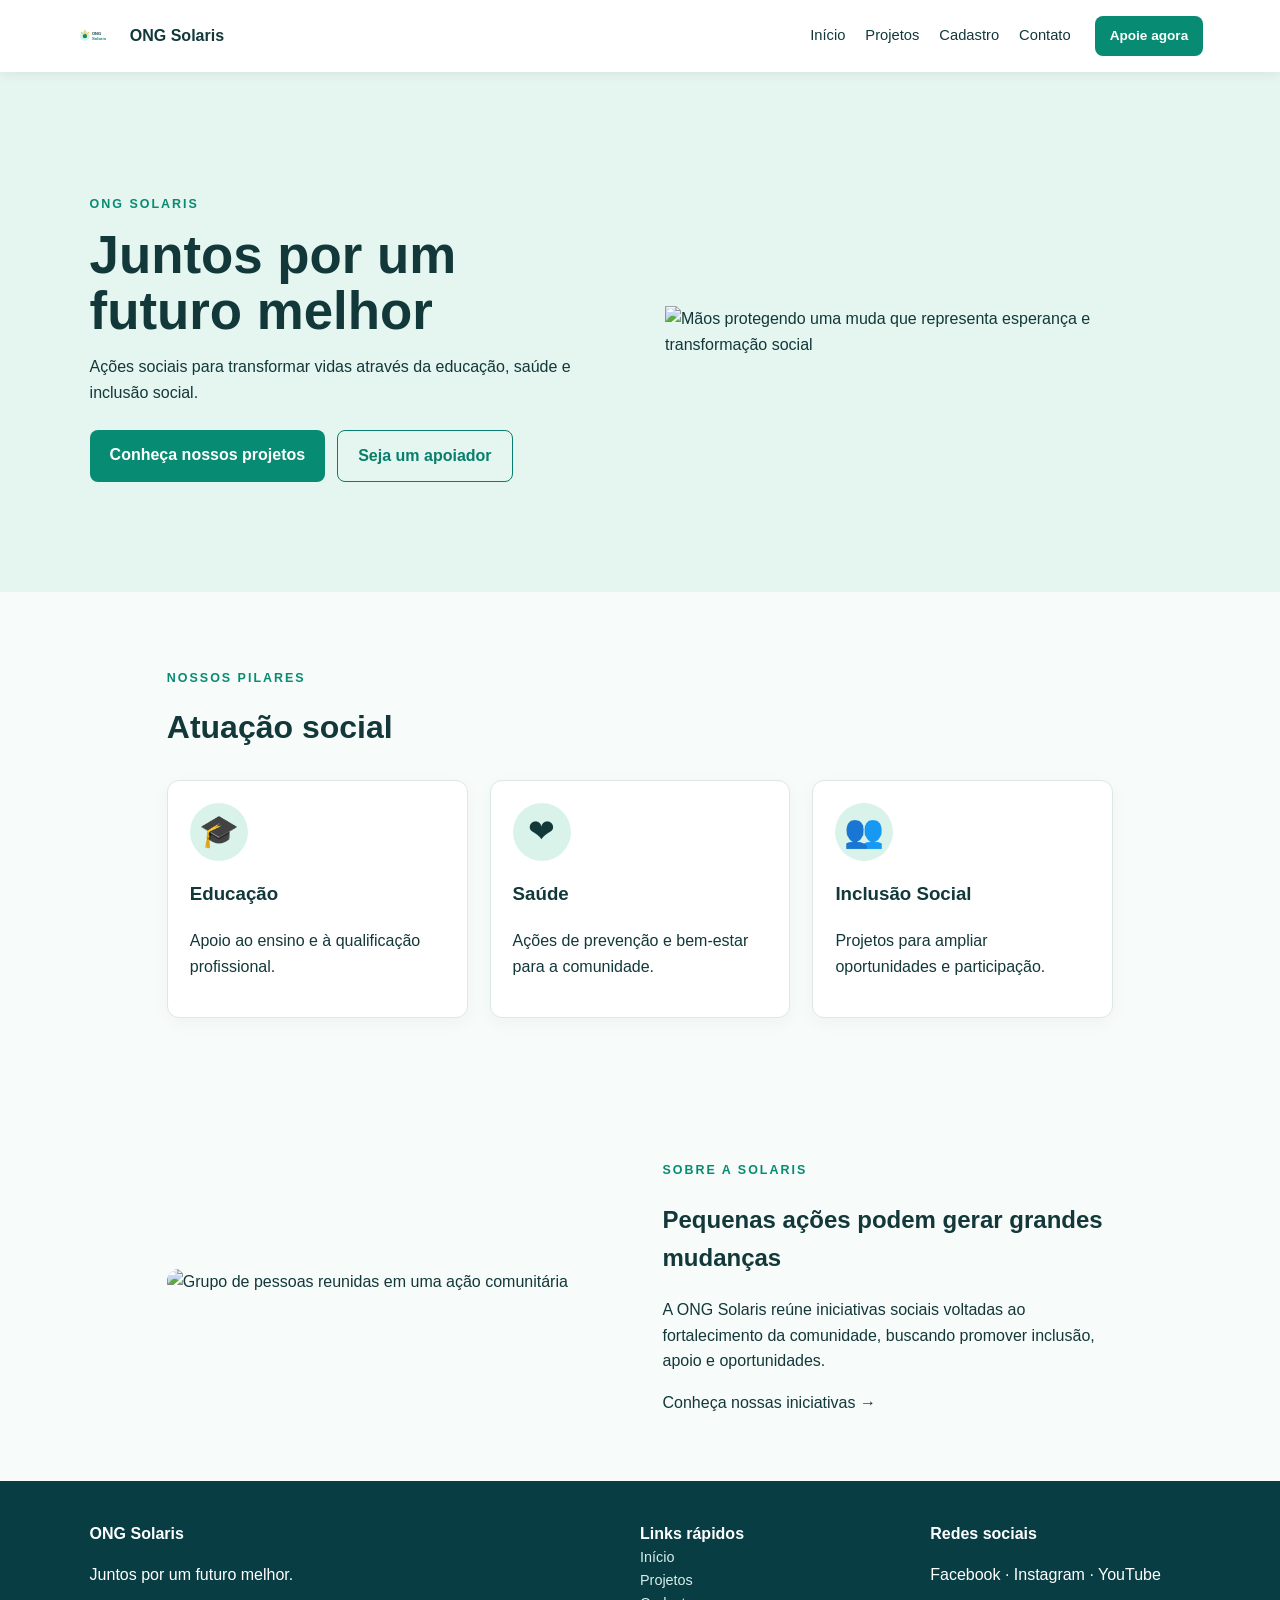
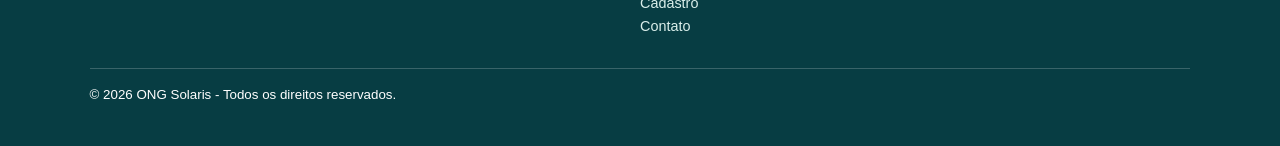
==== index.html @ d2652f48 "Add files via upload" ====
<!DOCTYPE html>
<html lang="pt-BR">
<head>
  <meta charset="UTF-8">
  <meta name="viewport" content="width=device-width, initial-scale=1.0">
  <meta name="description" content="ONG Solaris - ações sociais, voluntariado e doações.">
  <title>ONG Solaris | Início</title>
  <link rel="stylesheet" href="assets/css/style.css">
</head>
<body>
<header class="site-header">
  <a class="brand" href="index.html"><img src="assets/logo.svg" alt="Logo da ONG Solaris"><span>ONG Solaris</span></a>
  <nav aria-label="Navegação principal">
    <a href="index.html">Início</a><a href="projetos.html">Projetos</a><a href="cadastro.html">Cadastro</a><a href="contato.html">Contato</a>
  </nav>
  <a class="button small" href="cadastro.html">Apoie agora</a>
</header>
<main>
  <section class="hero">
    <div><p class="eyebrow">ONG Solaris</p><h1>Juntos por um futuro melhor</h1>
    <p>Ações sociais para transformar vidas através da educação, saúde e inclusão social.</p>
    <div class="actions"><a class="button" href="projetos.html">Conheça nossos projetos</a><a class="button outline" href="cadastro.html">Seja um apoiador</a></div></div>
    <img src="assets/hero.svg" alt="Mãos protegendo uma muda que representa esperança e transformação social">
  </section>
  <section class="section"><p class="eyebrow">Nossos pilares</p><h2>Atuação social</h2>
    <div class="cards">
      <article><div class="icon">🎓</div><h3>Educação</h3><p>Apoio ao ensino e à qualificação profissional.</p></article>
      <article><div class="icon">❤</div><h3>Saúde</h3><p>Ações de prevenção e bem-estar para a comunidade.</p></article>
      <article><div class="icon">👥</div><h3>Inclusão Social</h3><p>Projetos para ampliar oportunidades e participação.</p></article>
    </div>
  </section>
  <section class="split section"><img src="assets/sobre.svg" alt="Grupo de pessoas reunidas em uma ação comunitária"><div><p class="eyebrow">Sobre a Solaris</p><h2>Pequenas ações podem gerar grandes mudanças</h2><p>A ONG Solaris reúne iniciativas sociais voltadas ao fortalecimento da comunidade, buscando promover inclusão, apoio e oportunidades.</p><a class="text-link" href="projetos.html">Conheça nossas iniciativas →</a></div></section>
</main>
<footer><div><strong>ONG Solaris</strong><p>Juntos por um futuro melhor.</p></div><div><strong>Links rápidos</strong><a href="index.html">Início</a><a href="projetos.html">Projetos</a><a href="cadastro.html">Cadastro</a><a href="contato.html">Contato</a></div><div><strong>Redes sociais</strong><p>Facebook · Instagram · YouTube</p></div><small>© 2026 ONG Solaris - Todos os direitos reservados.</small></footer>
</body>
</html>
---- assets/css/style.css ----
*{box-sizing:border-box}body{margin:0;font-family:Arial,sans-serif;color:#12383a;background:#f7fbf9;line-height:1.6}a{color:inherit;text-decoration:none}.site-header{display:flex;align-items:center;gap:24px;padding:14px 6%;background:#fff;position:sticky;top:0;z-index:2;box-shadow:0 2px 12px #0001}.brand{display:flex;align-items:center;gap:9px;font-weight:700;margin-right:auto}.brand img{width:44px;height:44px}.site-header nav{display:flex;gap:20px;font-size:.92rem}.site-header nav a:hover,.text-link:hover{color:#087f6c}.button{display:inline-block;background:#078b72;color:#fff;border:0;border-radius:8px;padding:12px 20px;font-weight:700;cursor:pointer}.button.small{padding:9px 15px;font-size:.85rem}.button.outline{background:transparent;color:#087f6c;border:1px solid #087f6c}.hero{min-height:520px;padding:70px 7%;display:grid;grid-template-columns:1fr 1fr;gap:50px;align-items:center;background:#e5f5ef}.hero h1{font-size:3.3rem;line-height:1.05;margin:10px 0}.hero>img{width:100%;max-height:390px}.actions{display:flex;gap:12px;margin-top:25px}.eyebrow{text-transform:uppercase;letter-spacing:2px;font-size:.78rem;font-weight:700;color:#078b72}.section{max-width:1100px;margin:auto;padding:65px 6%}.section>h2{font-size:2rem;margin-top:0}.cards{display:grid;grid-template-columns:repeat(3,1fr);gap:22px}.cards article{background:#fff;border:1px solid #dbe9e4;border-radius:12px;padding:22px;box-shadow:0 5px 18px #0000000a}.cards img{width:100%;height:140px;object-fit:cover;border-radius:8px}.icon{font-size:2rem;background:#d9f3eb;width:58px;height:58px;border-radius:50%;display:grid;place-items:center}.split,.contact{display:grid;grid-template-columns:1fr 1fr;gap:45px;align-items:center}.split img,.contact img{width:100%;border-radius:12px}.page-hero{padding:70px 7%;background:#e5f5ef}.page-hero h1{font-size:2.8rem;margin:5px 0}.donation{display:grid;grid-template-columns:1.4fr 1fr;gap:30px;align-items:center;background:#e5f5ef;border-radius:12px;margin-bottom:25px}.donation img{width:100%;border-radius:10px}.form-wrap{max-width:850px;margin:0 auto;padding:50px 6%}.form-wrap form{background:#fff;padding:30px;border-radius:12px;box-shadow:0 5px 25px #0001}fieldset{border:1px solid #cfe1dc;border-radius:10px;margin-bottom:22px;padding:22px}legend{font-weight:700;padding:0 8px;color:#087f6c}label{display:block;font-weight:700;font-size:.9rem;margin:12px 0 5px}input,textarea{width:100%;padding:11px;border:1px solid #bfd2cc;border-radius:6px;font:inherit}.grid2{display:grid;grid-template-columns:1fr 1fr;gap:15px}.grid3{display:grid;grid-template-columns:1fr 1fr 1fr;gap:15px}.choice{display:flex;gap:25px}.choice label,.check{font-weight:400}.choice input,.check input{width:auto;margin-right:7px}footer{background:#073d43;color:#fff;padding:40px 7%;display:grid;grid-template-columns:2fr 1fr 1fr;gap:30px}footer a{display:block;color:#d9eeea;font-size:.9rem}footer small{grid-column:1/-1;border-top:1px solid #ffffff33;padding-top:15px}@media(max-width:800px){.site-header{flex-wrap:wrap}.site-header nav{order:3;width:100%;justify-content:center;flex-wrap:wrap}.hero,.split,.contact,.donation{grid-template-columns:1fr}.hero h1{font-size:2.5rem}.cards{grid-template-columns:1fr}.grid2,.grid3{grid-template-columns:1fr}footer{grid-template-columns:1fr}.site-header .button.small{display:none}}
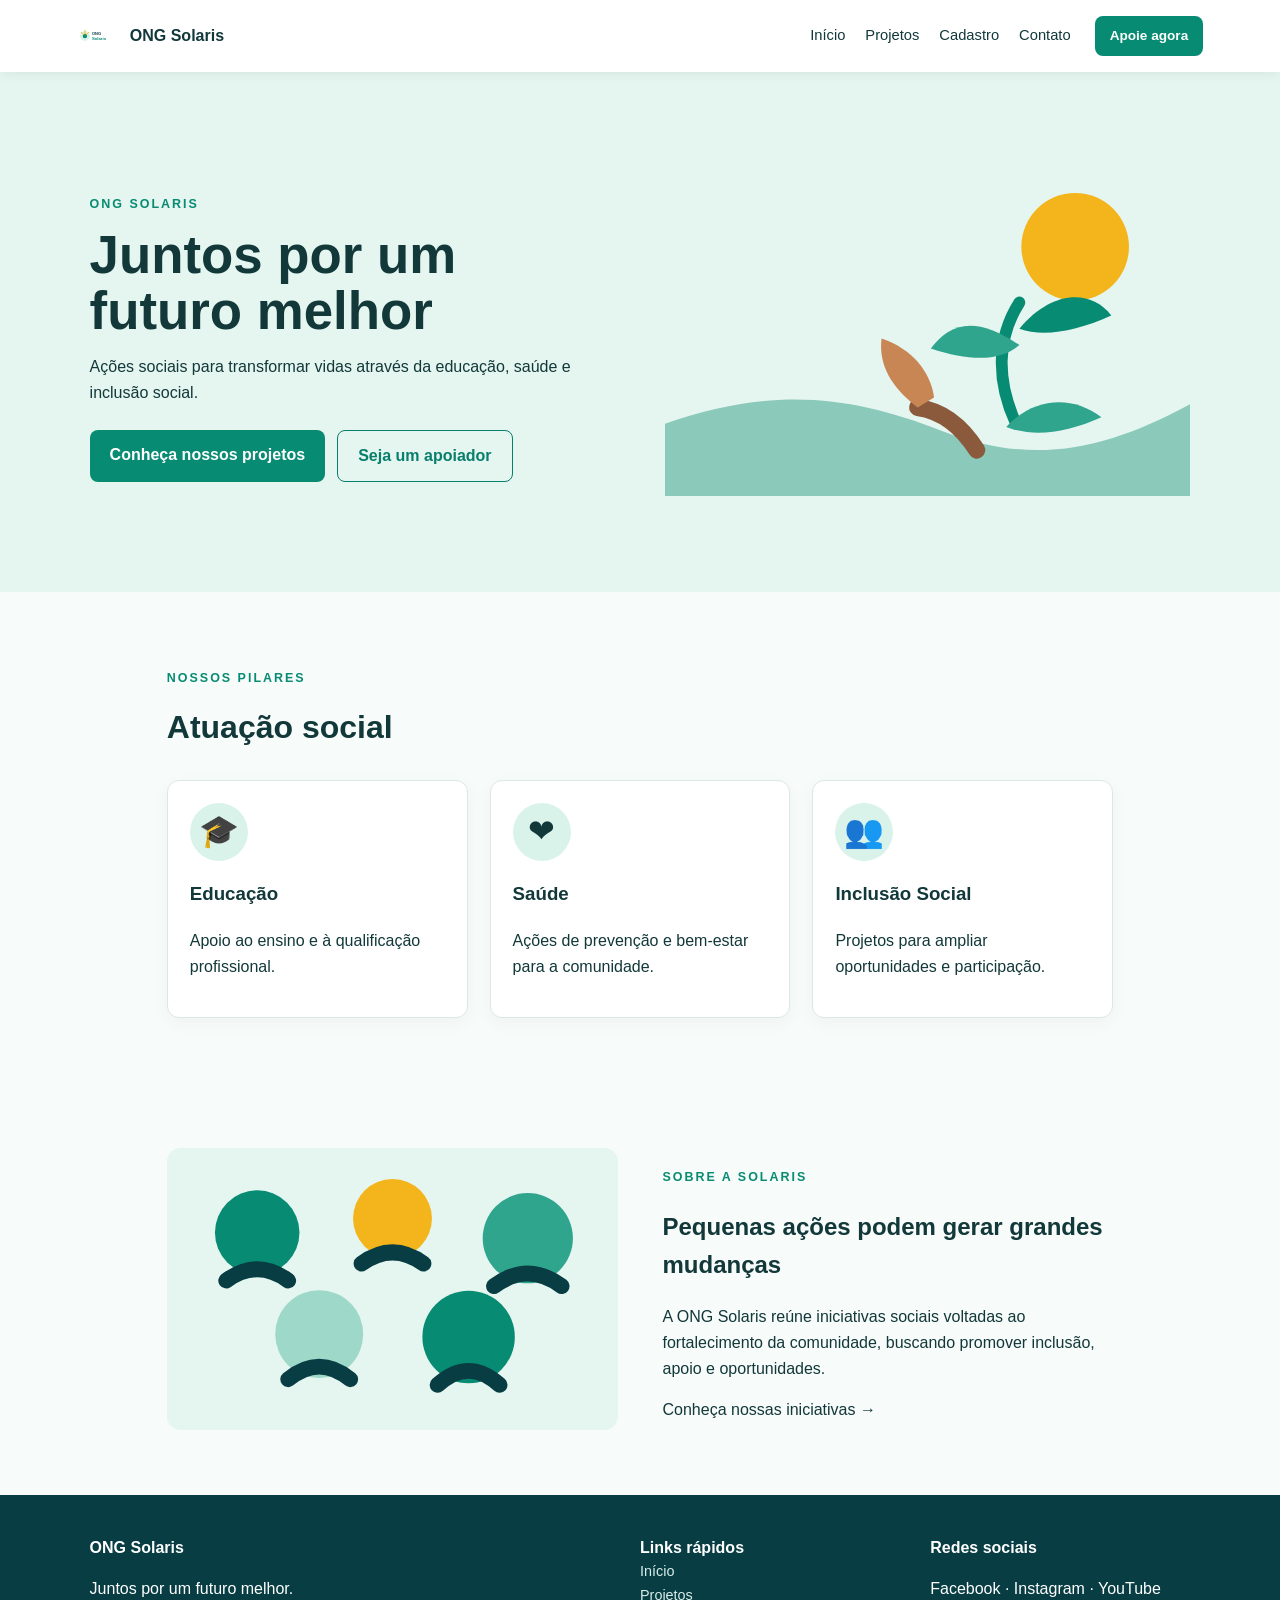
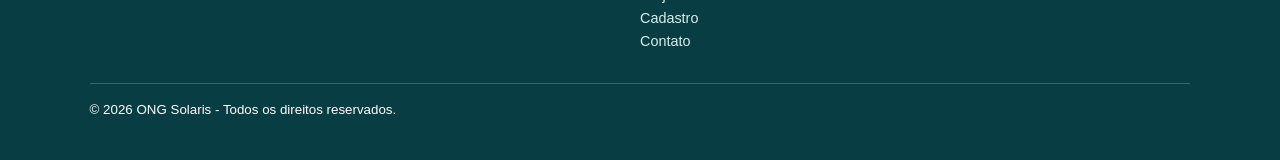
==== commit eeb436f5: "index.html" ====
--- a/index.html
+++ b/index.html
@@ -9,7 +9,7 @@
 </head>
 <body>
 <header class="site-header">
-  <a class="brand" href="index.html"><img src="assets/logo.svg" alt="Logo da ONG Solaris"><span>ONG Solaris</span></a>
+  <a class="brand" href="index.html"><img src="assets/logo.svg" alt=""><span>ONG Solaris</span></a>
   <nav aria-label="Navegação principal">
     <a href="index.html">Início</a><a href="projetos.html">Projetos</a><a href="cadastro.html">Cadastro</a><a href="contato.html">Contato</a>
   </nav>
@@ -20,7 +20,7 @@
     <div><p class="eyebrow">ONG Solaris</p><h1>Juntos por um futuro melhor</h1>
     <p>Ações sociais para transformar vidas através da educação, saúde e inclusão social.</p>
     <div class="actions"><a class="button" href="projetos.html">Conheça nossos projetos</a><a class="button outline" href="cadastro.html">Seja um apoiador</a></div></div>
-    <img src="assets/hero.svg" alt="Mãos protegendo uma muda que representa esperança e transformação social">
+    <img src="assets/hero.svg" alt="Ilustração de uma planta crescendo">
   </section>
   <section class="section"><p class="eyebrow">Nossos pilares</p><h2>Atuação social</h2>
     <div class="cards">
@@ -29,8 +29,8 @@
       <article><div class="icon">👥</div><h3>Inclusão Social</h3><p>Projetos para ampliar oportunidades e participação.</p></article>
     </div>
   </section>
-  <section class="split section"><img src="assets/sobre.svg" alt="Grupo de pessoas reunidas em uma ação comunitária"><div><p class="eyebrow">Sobre a Solaris</p><h2>Pequenas ações podem gerar grandes mudanças</h2><p>A ONG Solaris reúne iniciativas sociais voltadas ao fortalecimento da comunidade, buscando promover inclusão, apoio e oportunidades.</p><a class="text-link" href="projetos.html">Conheça nossas iniciativas →</a></div></section>
+  <section class="split section"><img src="assets/sobre.svg" alt="Ícone de um grupo de pessoas reunidas"><div><p class="eyebrow">Sobre a Solaris</p><h2>Pequenas ações podem gerar grandes mudanças</h2><p>A ONG Solaris reúne iniciativas sociais voltadas ao fortalecimento da comunidade, buscando promover inclusão, apoio e oportunidades.</p><a class="text-link" href="projetos.html">Conheça nossas iniciativas →</a></div></section>
 </main>
 <footer><div><strong>ONG Solaris</strong><p>Juntos por um futuro melhor.</p></div><div><strong>Links rápidos</strong><a href="index.html">Início</a><a href="projetos.html">Projetos</a><a href="cadastro.html">Cadastro</a><a href="contato.html">Contato</a></div><div><strong>Redes sociais</strong><p>Facebook · Instagram · YouTube</p></div><small>© 2026 ONG Solaris - Todos os direitos reservados.</small></footer>
 </body>
-</html>+</html>
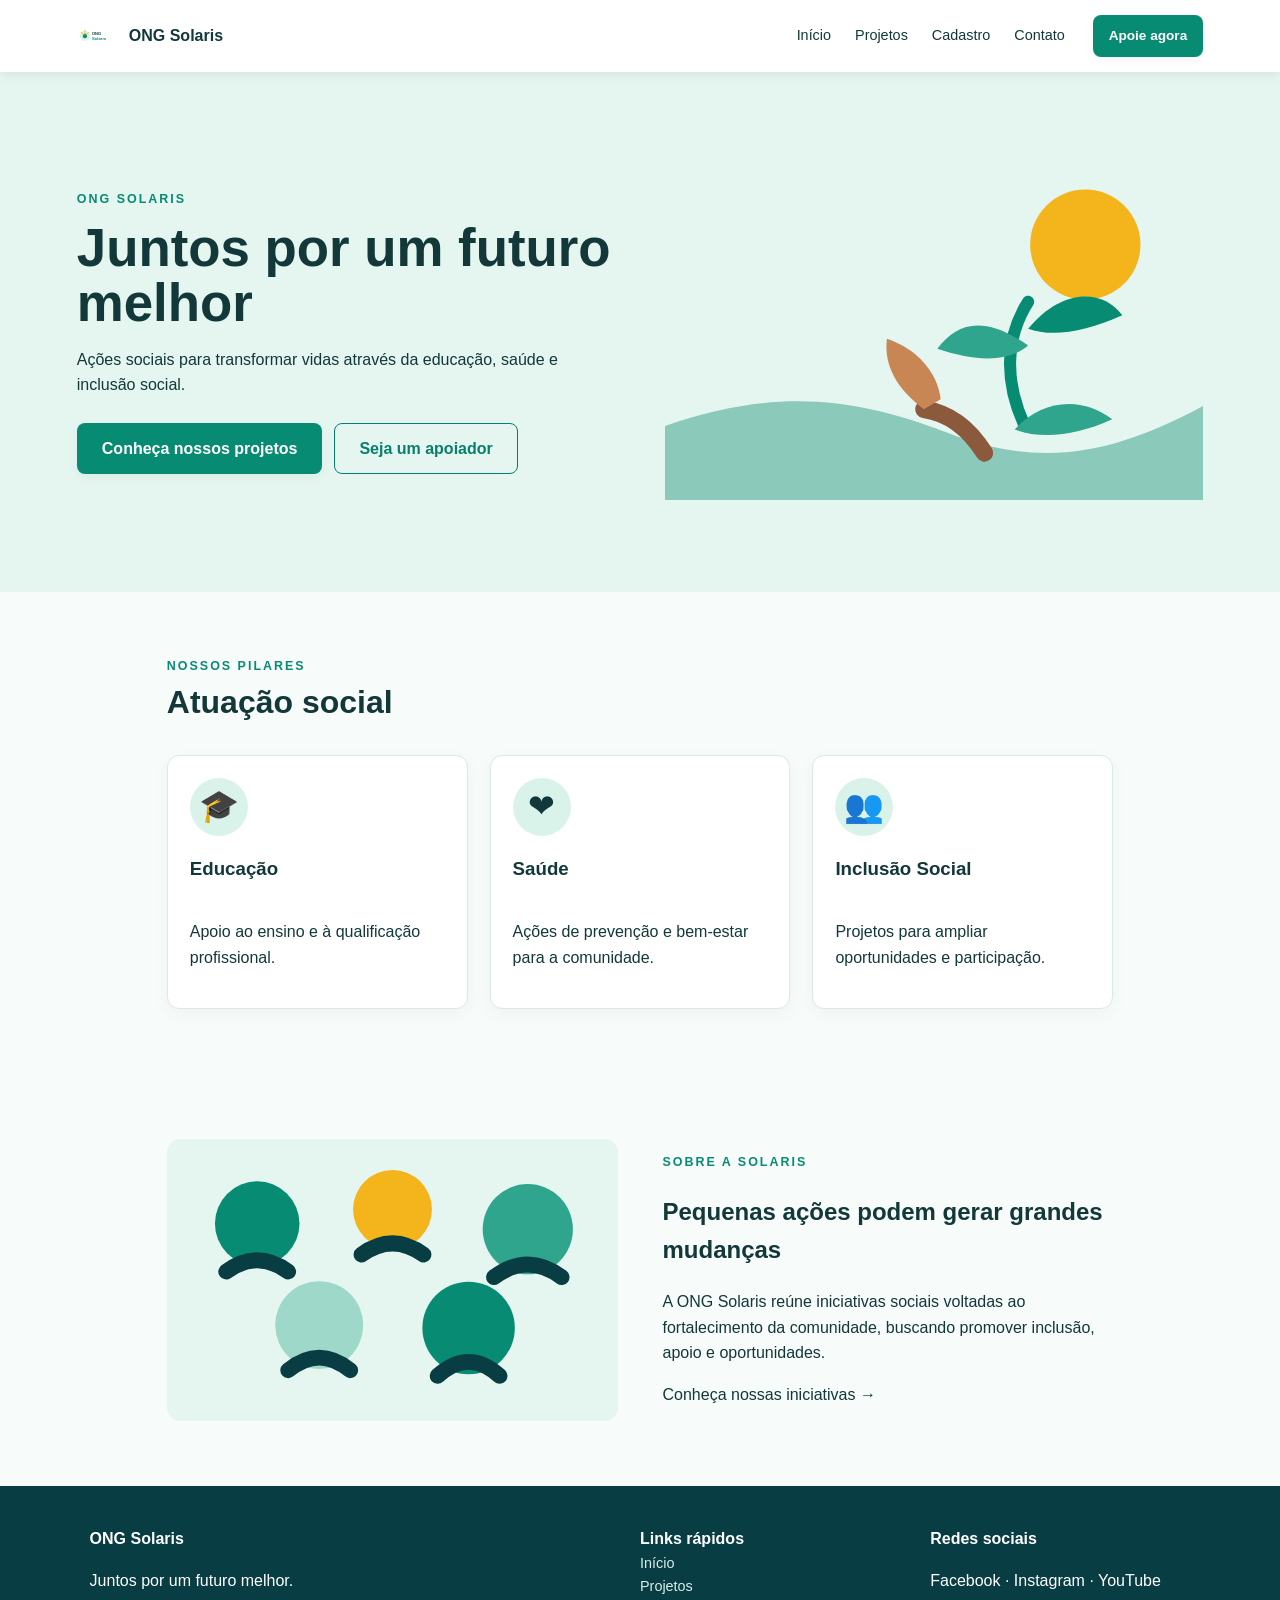
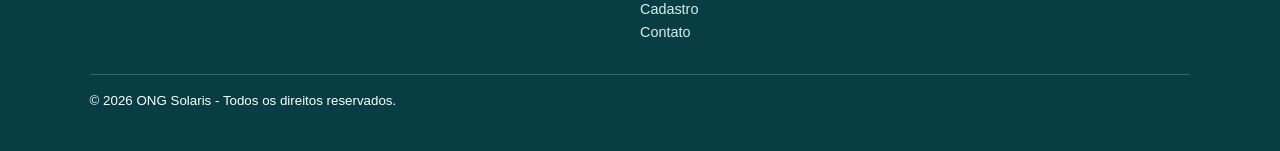
==== commit b06e11b2: "Atualização de CSS para novo projeto" ====
--- a/index.html
+++ b/index.html
@@ -10,8 +10,12 @@
 <body>
 <header class="site-header">
   <a class="brand" href="index.html"><img src="assets/logo.svg" alt=""><span>ONG Solaris</span></a>
+  <input class="menu-toggle-input" type="checkbox" id="menu-toggle">
+  <label class="menu-toggle" for="menu-toggle" aria-label="Abrir menu de navegação"><span class="menu-icon"></span></label>
   <nav aria-label="Navegação principal">
-    <a href="index.html">Início</a><a href="projetos.html">Projetos</a><a href="cadastro.html">Cadastro</a><a href="contato.html">Contato</a>
+    <a class="nav-link" href="index.html">Início</a>
+    <div class="nav-item"><a class="nav-link" href="projetos.html">Projetos</a><ul class="submenu"><li><a href="projetos.html#atuacao">Frentes de atuação</a></li><li><a href="projetos.html#doacao">Campanhas de doação</a></li><li><a href="projetos.html#voluntariado">Voluntariado</a></li></ul></div>
+    <a class="nav-link" href="cadastro.html">Cadastro</a><a class="nav-link" href="contato.html">Contato</a>
   </nav>
   <a class="button small" href="cadastro.html">Apoie agora</a>
 </header>
--- a/assets/css/style.css
+++ b/assets/css/style.css
@@ -1 +1,249 @@
-*{box-sizing:border-box}body{margin:0;font-family:Arial,sans-serif;color:#12383a;background:#f7fbf9;line-height:1.6}a{color:inherit;text-decoration:none}.site-header{display:flex;align-items:center;gap:24px;padding:14px 6%;background:#fff;position:sticky;top:0;z-index:2;box-shadow:0 2px 12px #0001}.brand{display:flex;align-items:center;gap:9px;font-weight:700;margin-right:auto}.brand img{width:44px;height:44px}.site-header nav{display:flex;gap:20px;font-size:.92rem}.site-header nav a:hover,.text-link:hover{color:#087f6c}.button{display:inline-block;background:#078b72;color:#fff;border:0;border-radius:8px;padding:12px 20px;font-weight:700;cursor:pointer}.button.small{padding:9px 15px;font-size:.85rem}.button.outline{background:transparent;color:#087f6c;border:1px solid #087f6c}.hero{min-height:520px;padding:70px 7%;display:grid;grid-template-columns:1fr 1fr;gap:50px;align-items:center;background:#e5f5ef}.hero h1{font-size:3.3rem;line-height:1.05;margin:10px 0}.hero>img{width:100%;max-height:390px}.actions{display:flex;gap:12px;margin-top:25px}.eyebrow{text-transform:uppercase;letter-spacing:2px;font-size:.78rem;font-weight:700;color:#078b72}.section{max-width:1100px;margin:auto;padding:65px 6%}.section>h2{font-size:2rem;margin-top:0}.cards{display:grid;grid-template-columns:repeat(3,1fr);gap:22px}.cards article{background:#fff;border:1px solid #dbe9e4;border-radius:12px;padding:22px;box-shadow:0 5px 18px #0000000a}.cards img{width:100%;height:140px;object-fit:cover;border-radius:8px}.icon{font-size:2rem;background:#d9f3eb;width:58px;height:58px;border-radius:50%;display:grid;place-items:center}.split,.contact{display:grid;grid-template-columns:1fr 1fr;gap:45px;align-items:center}.split img,.contact img{width:100%;border-radius:12px}.page-hero{padding:70px 7%;background:#e5f5ef}.page-hero h1{font-size:2.8rem;margin:5px 0}.donation{display:grid;grid-template-columns:1.4fr 1fr;gap:30px;align-items:center;background:#e5f5ef;border-radius:12px;margin-bottom:25px}.donation img{width:100%;border-radius:10px}.form-wrap{max-width:850px;margin:0 auto;padding:50px 6%}.form-wrap form{background:#fff;padding:30px;border-radius:12px;box-shadow:0 5px 25px #0001}fieldset{border:1px solid #cfe1dc;border-radius:10px;margin-bottom:22px;padding:22px}legend{font-weight:700;padding:0 8px;color:#087f6c}label{display:block;font-weight:700;font-size:.9rem;margin:12px 0 5px}input,textarea{width:100%;padding:11px;border:1px solid #bfd2cc;border-radius:6px;font:inherit}.grid2{display:grid;grid-template-columns:1fr 1fr;gap:15px}.grid3{display:grid;grid-template-columns:1fr 1fr 1fr;gap:15px}.choice{display:flex;gap:25px}.choice label,.check{font-weight:400}.choice input,.check input{width:auto;margin-right:7px}footer{background:#073d43;color:#fff;padding:40px 7%;display:grid;grid-template-columns:2fr 1fr 1fr;gap:30px}footer a{display:block;color:#d9eeea;font-size:.9rem}footer small{grid-column:1/-1;border-top:1px solid #ffffff33;padding-top:15px}@media(max-width:800px){.site-header{flex-wrap:wrap}.site-header nav{order:3;width:100%;justify-content:center;flex-wrap:wrap}.hero,.split,.contact,.donation{grid-template-columns:1fr}.hero h1{font-size:2.5rem}.cards{grid-template-columns:1fr}.grid2,.grid3{grid-template-columns:1fr}footer{grid-template-columns:1fr}.site-header .button.small{display:none}}+/* =========================================================
+   ONG SOLARIS — CSS3 / DESIGN SYSTEM — VERSÃO FINAL
+   Experiência Prática II — Desenvolvimento Front-end
+   ========================================================= */
+:root {
+    /* Cores */
+    --color-primary: #078b72;
+    --color-primary-dark: #087f6c;
+    --color-primary-deep: #073d43;
+    --color-text: #12383a;
+    --color-text-light: #d9eeea;
+    --color-background: #f7fbf9;
+    --color-surface: #ffffff;
+    --color-surface-soft: #e5f5ef;
+    --color-icon-bg: #d9f3eb;
+    --color-border: #dbe9e4;
+    --color-border-form: #cfe1dc;
+    --color-border-input: #bfd2cc;
+    --color-success: #087f6c;
+    --color-error: #b42318;
+    --color-warning: #8a5a00;
+    --color-info: #1769aa;
+    --color-white: #ffffff;
+    --color-overlay-light: #ffffff33;
+    --color-shadow: #00000014;
+    --color-shadow-soft: #0000000a;
+
+    /* Tipografia — cinco níveis */
+    --font-family-base: Arial, sans-serif;
+    --font-size-xs: 0.78rem;
+    --font-size-sm: 0.9rem;
+    --font-size-md: 1rem;
+    --font-size-lg: 2rem;
+    --font-size-xl: 3.3rem;
+    --font-weight-regular: 400;
+    --font-weight-bold: 700;
+    --line-height-base: 1.6;
+    --line-height-heading: 1.05;
+    --letter-spacing-eyebrow: 2px;
+
+    /* Espaçamento modular 4px */
+    --space-1: 4px;
+    --space-2: 8px;
+    --space-3: 12px;
+    --space-4: 16px;
+    --space-5: 24px;
+    --space-6: 32px;
+    --space-7: 48px;
+    --space-8: 64px;
+
+    /* Componentes */
+    --radius-sm: 6px;
+    --radius-md: 8px;
+    --radius-lg: 10px;
+    --radius-xl: 12px;
+    --container-max: 1100px;
+    --page-gutter: 6%;
+    --section-padding: 65px;
+    --transition-fast: 180ms ease;
+    --shadow-header: 0 2px 12px var(--color-shadow);
+    --shadow-card: 0 5px 18px var(--color-shadow-soft);
+    --shadow-form: 0 5px 25px var(--color-shadow);
+}
+
+*, *::before, *::after { box-sizing: border-box; }
+html { scroll-behavior: smooth; }
+body { margin: 0; font-family: var(--font-family-base); color: var(--color-text); background: var(--color-background); line-height: var(--line-height-base); }
+img { display: block; max-width: 100%; }
+a { color: inherit; text-decoration: none; }
+button, input, textarea, select { font: inherit; }
+
+/* Acessibilidade e movimento */
+:focus-visible { outline: 3px solid var(--color-primary); outline-offset: 3px; }
+@media (prefers-reduced-motion: reduce) {
+    html { scroll-behavior: auto; }
+    *, *::before, *::after { transition: none !important; animation: none !important; }
+}
+
+/* =========================================================
+   CABEÇALHO, MENU RESPONSIVO E SUBMENU
+   ========================================================= */
+.site-header {
+    display: flex; align-items: center; gap: var(--space-5);
+    padding: 14px var(--page-gutter); background: var(--color-surface);
+    position: sticky; top: 0; z-index: 100; box-shadow: var(--shadow-header);
+}
+.brand { display: flex; align-items: center; gap: var(--space-2); font-weight: var(--font-weight-bold); margin-right: auto; }
+.brand img { width: 44px; height: 44px; }
+.menu-toggle-input { position: absolute; opacity: 0; pointer-events: none; }
+.menu-toggle { display: none; width: 44px; height: 44px; border: 1px solid var(--color-border); border-radius: var(--radius-md); background: var(--color-surface); cursor: pointer; align-items: center; justify-content: center; }
+.menu-icon, .menu-icon::before, .menu-icon::after { display: block; width: 22px; height: 2px; background: var(--color-primary-deep); content: ""; position: relative; transition: transform var(--transition-fast), opacity var(--transition-fast); }
+.menu-icon::before { position: absolute; top: -7px; }
+.menu-icon::after { position: absolute; top: 7px; }
+#menu-toggle:checked + .menu-toggle .menu-icon { background: transparent; }
+#menu-toggle:checked + .menu-toggle .menu-icon::before { transform: translateY(7px) rotate(45deg); }
+#menu-toggle:checked + .menu-toggle .menu-icon::after { transform: translateY(-7px) rotate(-45deg); }
+
+.site-header nav { display: flex; align-items: center; gap: var(--space-4); font-size: var(--font-size-sm); }
+.nav-item { position: relative; }
+.nav-link { display: block; padding: 8px 4px; transition: color var(--transition-fast); }
+.site-header nav a:hover, .site-header nav a:focus-visible, .text-link:hover, .text-link:focus-visible { color: var(--color-primary-dark); }
+.submenu {
+    position: absolute; top: calc(100% + 8px); left: 0; min-width: 190px;
+    margin: 0; padding: var(--space-2); list-style: none; background: var(--color-surface);
+    border: 1px solid var(--color-border); border-radius: var(--radius-md); box-shadow: var(--shadow-header);
+    opacity: 0; visibility: hidden; transform: translateY(-6px); pointer-events: none;
+    transition: opacity var(--transition-fast), transform var(--transition-fast), visibility var(--transition-fast);
+}
+.nav-item:hover > .submenu, .nav-item:focus-within > .submenu { opacity: 1; visibility: visible; transform: translateY(0); pointer-events: auto; }
+.submenu a { display: block; padding: 9px 10px; border-radius: var(--radius-sm); }
+.submenu a:hover, .submenu a:focus-visible { background: var(--color-surface-soft); }
+
+/* Botões e estados */
+.button {
+    display: inline-block; background: var(--color-primary); color: var(--color-white);
+    border: 1px solid transparent; border-radius: var(--radius-md); padding: var(--space-3) var(--space-5);
+    font-weight: var(--font-weight-bold); cursor: pointer;
+    box-shadow: 0 4px 12px var(--color-shadow-soft);
+    transition: background-color var(--transition-fast), border-color var(--transition-fast), transform var(--transition-fast), box-shadow var(--transition-fast);
+}
+.button:hover { background: var(--color-primary-dark); box-shadow: 0 7px 18px var(--color-shadow); transform: translateY(-1px); }
+.button:focus-visible { outline: 3px solid var(--color-primary); outline-offset: 3px; }
+.button:active { transform: translateY(1px); box-shadow: 0 2px 6px var(--color-shadow-soft); }
+.button:disabled, .button[aria-disabled="true"] { background: var(--color-border); color: #6b7775; cursor: not-allowed; box-shadow: none; transform: none; }
+.button.small { padding: 9px 15px; font-size: 0.85rem; }
+.button.outline { background: transparent; color: var(--color-primary-dark); border-color: var(--color-primary-dark); box-shadow: none; }
+.button.outline:hover { background: var(--color-primary-dark); color: var(--color-white); box-shadow: 0 5px 14px var(--color-shadow); }
+
+/* Hero / conteúdo */
+.hero { min-height: 520px; padding: 70px var(--page-gutter); display: grid; grid-template-columns: repeat(12, minmax(0,1fr)); gap: 50px; align-items: center; background: var(--color-surface-soft); }
+.hero > div, .hero > img { grid-column: span 6; }
+.hero > img { width: 100%; max-height: 390px; object-fit: contain; }
+.hero h1 { font-size: var(--font-size-xl); line-height: var(--line-height-heading); margin: 10px 0; }
+.actions { display: flex; flex-wrap: wrap; align-items: center; gap: var(--space-3); margin-top: 25px; }
+.eyebrow { margin: 0; text-transform: uppercase; letter-spacing: var(--letter-spacing-eyebrow); font-size: var(--font-size-xs); font-weight: var(--font-weight-bold); color: var(--color-primary); }
+.section { width: min(100%, var(--container-max)); margin-inline: auto; padding: var(--section-padding) var(--page-gutter); }
+.section > h2 { font-size: var(--font-size-lg); margin-top: 0; }
+.page-hero { padding: 70px var(--page-gutter); background: var(--color-surface-soft); }
+.page-hero h1 { font-size: 2.8rem; margin: 5px 0; }
+.cards { display: grid; grid-template-columns: repeat(3, minmax(0,1fr)); gap: 22px; }
+.cards article { display: flex; flex-direction: column; background: var(--color-surface); border: 1px solid var(--color-border); border-radius: var(--radius-xl); padding: 22px; box-shadow: var(--shadow-card); transition: transform var(--transition-fast), box-shadow var(--transition-fast), border-color var(--transition-fast); }
+.cards article:hover { transform: translateY(-3px); box-shadow: 0 9px 24px var(--color-shadow); border-color: var(--color-primary); }
+.cards img { width: 100%; height: 140px; object-fit: cover; border-radius: var(--radius-md); }
+.icon { width: 58px; height: 58px; display: grid; place-items: center; flex-shrink: 0; font-size: 2rem; background: var(--color-icon-bg); border-radius: 50%; }
+.split, .contact { display: grid; grid-template-columns: repeat(12, minmax(0,1fr)); gap: 45px; align-items: center; }
+.split > *, .contact > * { grid-column: span 6; }
+.split img, .contact img { width: 100%; border-radius: var(--radius-xl); }
+.donation { display: grid; grid-template-columns: 1.4fr 1fr; gap: 30px; align-items: center; background: var(--color-surface-soft); border-radius: var(--radius-xl); margin-bottom: 25px; padding: var(--space-5); }
+.donation img { width: 100%; border-radius: var(--radius-lg); }
+
+/* =========================================================
+   FORMULÁRIOS E VALIDAÇÃO VISUAL
+   ========================================================= */
+.form-wrap { width: min(100%, 850px); margin-inline: auto; padding: 50px var(--page-gutter); }
+.form-wrap form { background: var(--color-surface); padding: 30px; border-radius: var(--radius-xl); box-shadow: 0 5px 25px var(--color-shadow); }
+fieldset { border: 1px solid var(--color-border-form); border-radius: var(--radius-lg); margin: 0 0 22px; padding: 22px; }
+legend { padding: 0 var(--space-2); color: var(--color-primary-dark); font-weight: var(--font-weight-bold); }
+label { display: block; font-weight: var(--font-weight-bold); font-size: var(--font-size-sm); margin: var(--space-3) 0 5px; }
+input, textarea, select { width: 100%; padding: 11px; color: var(--color-text); background: var(--color-surface); border: 1px solid var(--color-border-input); border-radius: var(--radius-sm); transition: border-color var(--transition-fast), box-shadow var(--transition-fast), background-color var(--transition-fast); }
+textarea { min-height: 140px; resize: vertical; }
+input:focus, textarea:focus, select:focus { border-color: var(--color-primary); box-shadow: 0 0 0 3px var(--color-icon-bg); outline: none; }
+input:invalid:not(:placeholder-shown), textarea:invalid:not(:placeholder-shown), select:invalid:not(:placeholder-shown) { border-color: var(--color-error); box-shadow: 0 0 0 3px #b4231818; }
+input:valid:not(:placeholder-shown), textarea:valid:not(:placeholder-shown), select:valid:not(:placeholder-shown) { border-color: var(--color-success); box-shadow: 0 0 0 3px #078b7218; }
+.grid2 { display: grid; grid-template-columns: repeat(2,minmax(0,1fr)); gap: 15px; }
+.grid3 { display: grid; grid-template-columns: repeat(3,minmax(0,1fr)); gap: 15px; }
+.choice { display: flex; flex-wrap: wrap; gap: 25px; align-items: center; }
+.choice label, .check { font-weight: var(--font-weight-regular); }
+.choice input, .check input { width: auto; margin-right: 7px; }
+
+/* =========================================================
+   FEEDBACK: BADGES, ALERTAS, TOAST E MODAL
+   ========================================================= */
+.feedback-demo { display: grid; gap: var(--space-5); }
+.feedback-row { display: flex; flex-wrap: wrap; align-items: center; gap: var(--space-3); }
+.badge { display: inline-flex; align-items: center; padding: 4px 10px; border-radius: 999px; font-size: var(--font-size-xs); font-weight: var(--font-weight-bold); }
+.badge-success { background: var(--color-surface-soft); color: var(--color-success); border: 1px solid #9ed8c8; }
+.badge-info { background: #e8f2fb; color: var(--color-info); border: 1px solid #b9d5ed; }
+.badge-warning { background: #fff5df; color: var(--color-warning); border: 1px solid #ead29c; }
+.alert { padding: 14px 16px; border-radius: var(--radius-md); border-left: 4px solid; background: var(--color-surface); }
+.alert-success { border-color: var(--color-success); background: var(--color-surface-soft); }
+.alert-warning { border-color: var(--color-warning); background: #fff8e8; }
+.alert-error { border-color: var(--color-error); background: #fff1f0; }
+.toast { padding: 14px 18px; border-radius: var(--radius-md); background: var(--color-primary-deep); color: var(--color-white); box-shadow: 0 8px 24px var(--color-shadow); }
+.toast strong { display: block; margin-bottom: 3px; }
+dialog.demo-modal { width: min(90vw, 520px); border: 1px solid var(--color-border); border-radius: var(--radius-xl); padding: 28px; box-shadow: 0 18px 50px var(--color-shadow); color: var(--color-text); }
+dialog.demo-modal::backdrop { background: #073d4366; }
+.modal-actions { display: flex; justify-content: flex-end; gap: var(--space-3); margin-top: var(--space-5); }
+
+/* Rodapé */
+footer { display: grid; grid-template-columns: 2fr 1fr 1fr; gap: 30px; background: var(--color-primary-deep); color: var(--color-white); padding: 40px 7%; }
+footer a { display: block; color: var(--color-text-light); font-size: var(--font-size-sm); transition: color var(--transition-fast); }
+footer a:hover, footer a:focus-visible { color: var(--color-white); }
+footer small { grid-column: 1 / -1; border-top: 1px solid var(--color-overlay-light); padding-top: 15px; }
+
+/* =========================================================
+   CINCO BREAKPOINTS ADAPTATIVOS
+   1200px / 1024px / 900px / 768px / 560px
+   ========================================================= */
+@media (max-width: 1200px) {
+    .hero { gap: var(--space-7); }
+    .section { padding-inline: 5%; }
+}
+@media (max-width: 1024px) {
+    .site-header { gap: var(--space-4); }
+    .site-header nav { gap: var(--space-2); }
+    .hero { gap: var(--space-5); }
+    .hero h1 { font-size: 3rem; }
+    .cards { gap: var(--space-4); }
+}
+@media (max-width: 900px) {
+    .cards { grid-template-columns: repeat(2,minmax(0,1fr)); }
+    .donation { grid-template-columns: 1fr 0.8fr; }
+    footer { grid-template-columns: 1.5fr 1fr 1fr; }
+}
+@media (max-width: 768px) {
+    .site-header { flex-wrap: wrap; gap: var(--space-3); }
+    .menu-toggle { display: flex; }
+    .site-header nav { display: none; order: 4; width: 100%; flex-direction: column; align-items: stretch; gap: 4px; padding-top: var(--space-3); border-top: 1px solid var(--color-border); }
+    #menu-toggle:checked ~ nav { display: flex; }
+    .site-header nav > .nav-item { width: 100%; }
+    .nav-link { padding: 11px 8px; }
+    .submenu { position: static; min-width: 0; margin: 0 0 4px 10px; padding: 0 0 0 8px; border: 0; border-left: 2px solid var(--color-border); border-radius: 0; box-shadow: none; opacity: 1; visibility: visible; transform: none; pointer-events: auto; display: none; }
+    .nav-item:hover > .submenu, .nav-item:focus-within > .submenu { display: block; }
+    .site-header > .button.small { margin-left: 0; }
+    .hero { min-height: auto; grid-template-columns: 1fr; padding-block: 55px; }
+    .hero > div, .hero > img { grid-column: 1; }
+    .hero > img { max-height: 320px; }
+    .hero h1 { font-size: 2.5rem; }
+    .cards { grid-template-columns: 1fr; }
+    .split, .contact { grid-template-columns: 1fr; gap: var(--space-7); }
+    .split > *, .contact > * { grid-column: 1; }
+    .donation { grid-template-columns: 1fr; }
+    .grid2, .grid3 { grid-template-columns: 1fr; }
+    footer { grid-template-columns: 1fr; }
+    footer small { grid-column: auto; }
+}
+@media (max-width: 560px) {
+    .site-header { padding-inline: var(--space-4); }
+    .site-header > .button.small { display: none; }
+    .hero, .page-hero { padding-inline: var(--space-4); }
+    .hero h1 { font-size: 2.15rem; }
+    .section { padding-block: 48px; padding-inline: var(--space-4); }
+    .form-wrap { padding-inline: var(--space-4); }
+    .form-wrap form { padding: var(--space-5); }
+    fieldset { padding: var(--space-4); }
+    .actions { align-items: stretch; flex-direction: column; }
+    .actions .button { text-align: center; }
+    .feedback-row { align-items: stretch; flex-direction: column; }
+}
